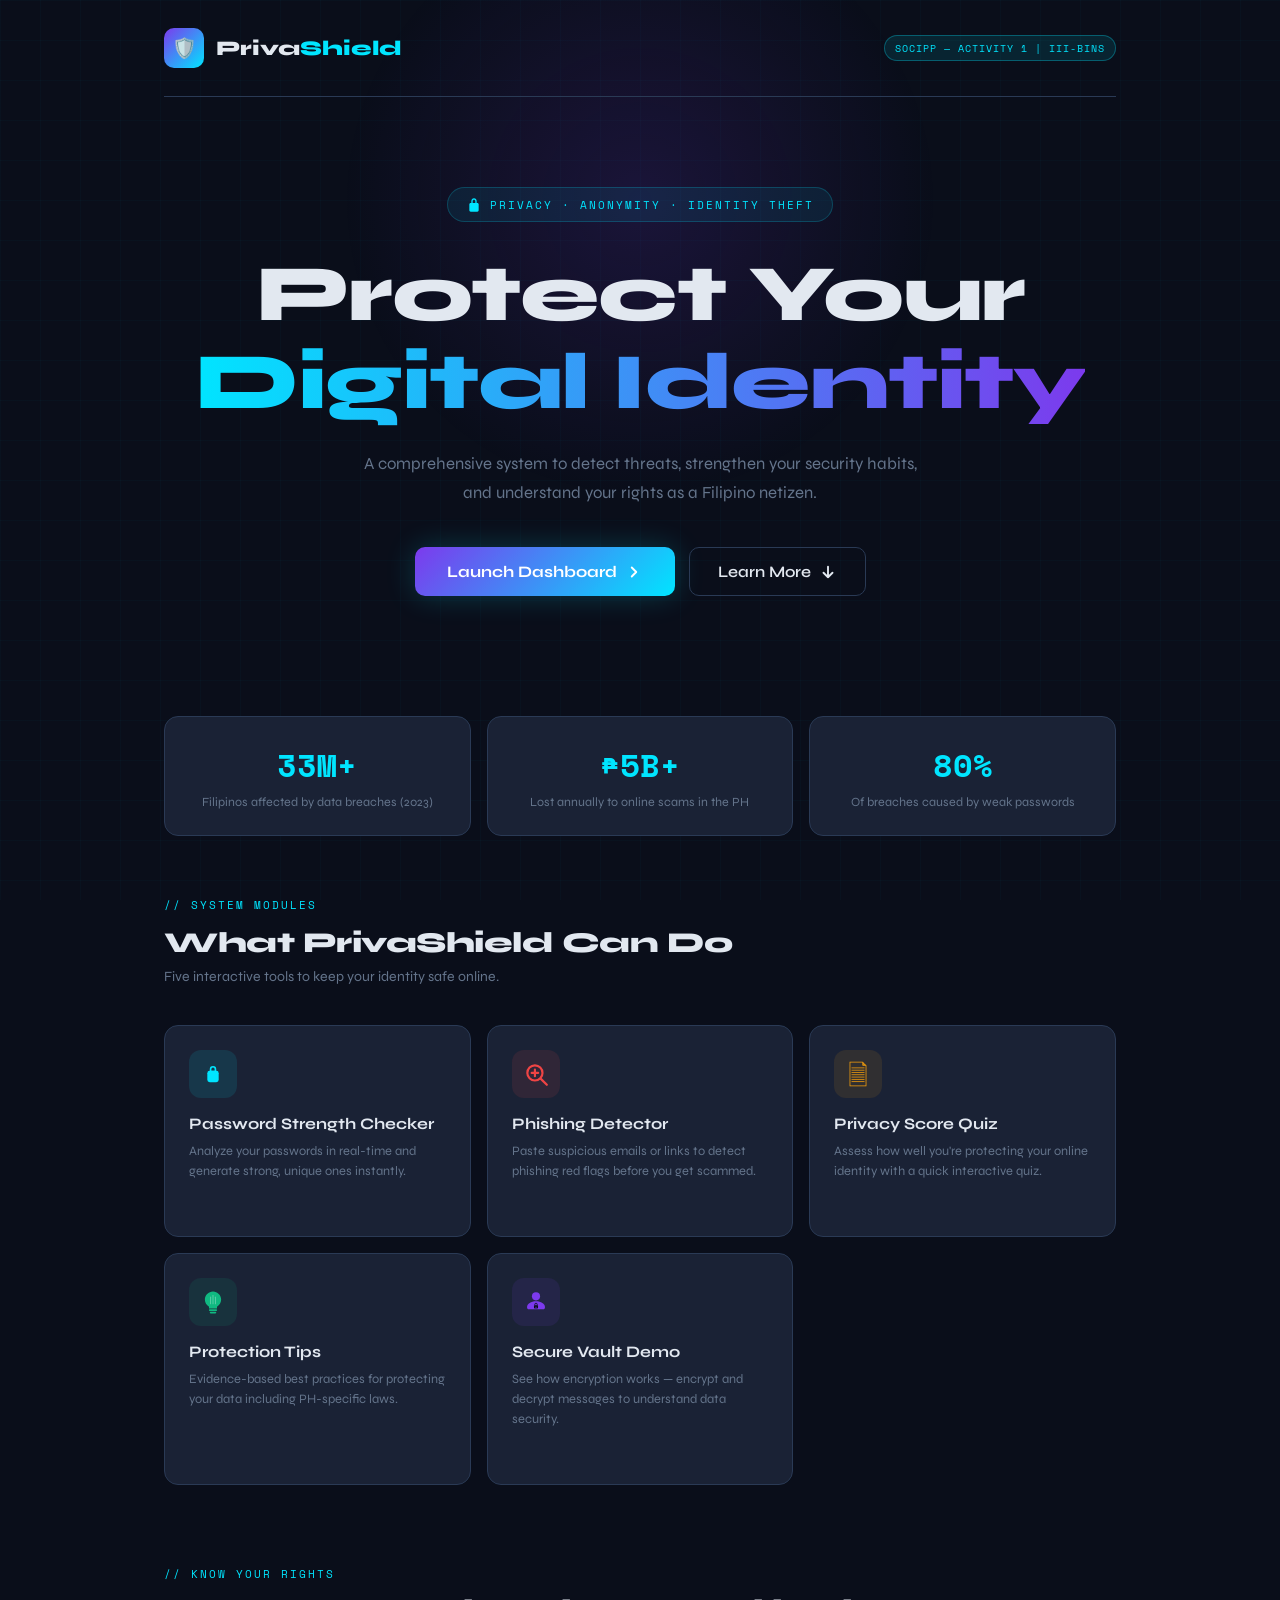
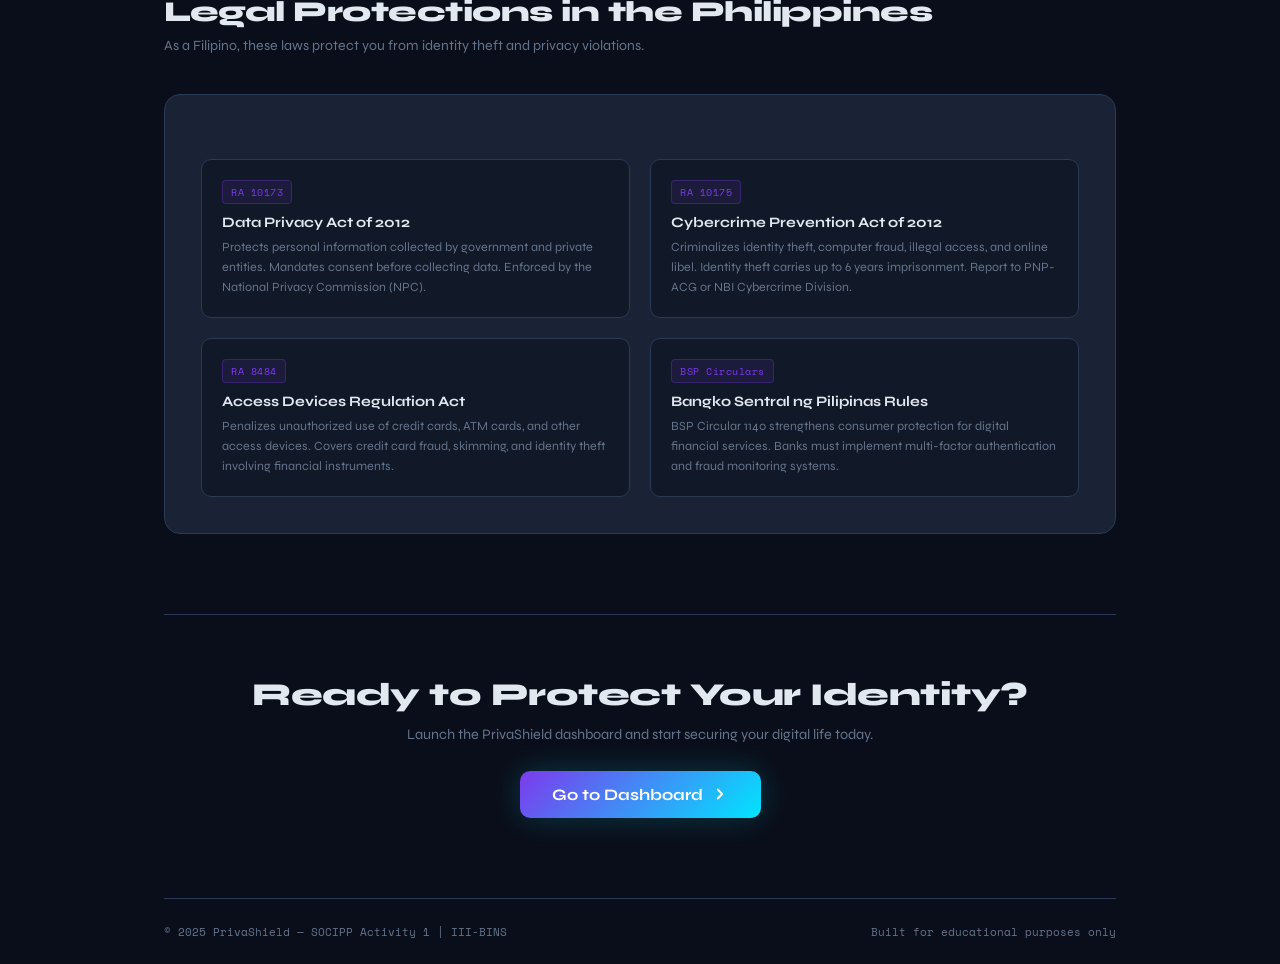
==== SOCPHI/Socphi/HTML/index.html @ 9ce19954 "Kenjie" ====
<!DOCTYPE html>
<html lang="en">
<head>
  <meta charset="UTF-8" />
  <meta name="viewport" content="width=device-width, initial-scale=1.0" />
  <title>PrivaShield — Privacy & Identity Protection</title>
  <link rel="stylesheet" href="../Frontend/style.css" />
  <link rel="stylesheet" href="../Frontend/index.css" />
</head>
<body>

  <div class="orb"></div>

  <div class="wrap">

    <!-- ==================== NAVBAR ==================== -->
    <nav class="navbar">
      <div class="logo">
        <div class="logo-icon">🛡️</div>
        <div class="logo-text">Priva<span>Shield</span></div>
      </div>
      <span class="badge">SOCIPP — ACTIVITY 1 | III-BINS</span>
    </nav>

    <!-- ==================== HERO ==================== -->
    <section class="hero">
      <div class="hero-tag">
        <svg class="hero-icon" viewBox="0 0 24 24" fill="none">
          <path d="M12 2C9.79 2 8 3.79 8 6V9H7C5.9 9 5 9.9 5 11V20C5 21.1 5.9 22 7 22H17C18.1 22 19 21.1 19 20V11C19 9.9 18.1 9 17 9H16V6C16 3.79 14.21 2 12 2ZM10 6C10 4.9 10.9 4 12 4C13.1 4 14 4.9 14 6V9H10V6Z" fill="currentColor"/>
        </svg>
        PRIVACY · ANONYMITY · IDENTITY THEFT
      </div>
      <h1>Protect Your<br><em>Digital Identity</em></h1>
      <p>A comprehensive system to detect threats, strengthen your security habits, and understand your rights as a Filipino netizen.</p>
      <div class="hero-btns">
        <a href="dashboard.html" class="btn-primary">
          Launch Dashboard
          <svg width="18" height="18" viewBox="0 0 24 24" fill="none">
            <path d="M9 18L15 12L9 6" stroke="currentColor" stroke-width="2.5" stroke-linecap="round" stroke-linejoin="round"/>
          </svg>
        </a>
        <a href="#features" class="btn-ghost">
          Learn More
          <svg width="18" height="18" viewBox="0 0 24 24" fill="none">
            <path d="M12 5V19M12 19L6 13M12 19L18 13" stroke="currentColor" stroke-width="2.5" stroke-linecap="round" stroke-linejoin="round"/>
          </svg>
        </a>
      </div>
    </section>

    <!-- ==================== STATS ==================== -->
    <div class="stats">
      <div class="stat">
        <div class="stat-num">33M+</div>
        <div class="stat-label">Filipinos affected by data breaches (2023)</div>
      </div>
      <div class="stat">
        <div class="stat-num">₱5B+</div>
        <div class="stat-label">Lost annually to online scams in the PH</div>
      </div>
      <div class="stat">
        <div class="stat-num">80%</div>
        <div class="stat-label">Of breaches caused by weak passwords</div>
      </div>
    </div>

    <!-- ==================== FEATURES ==================== -->
    <section id="features">
      <div class="section-label">// SYSTEM MODULES</div>
      <div class="section-title">What PrivaShield Can Do</div>
      <div class="section-sub">Five interactive tools to keep your identity safe online.</div>

      <div class="features">
        <div class="feature">
          <div class="feature-icon" style="background:rgba(0,229,255,0.1);">
            <svg viewBox="0 0 32 32" xmlns="http://www.w3.org/2000/svg" class="lock-svg">
              <g>
                <path d="M19,14H13a1,1,0,0,1-1-1V10a4,4,0,0,1,8,0v3A1,1,0,0,1,19,14Zm-5-2h4V10a2,2,0,0,0-4,0Z"/>
                <rect x="9" y="12" width="14" height="14" rx="3" ry="3"/>
                <path d="M18,18a2,2,0,1,0-3,1.72V21a1,1,0,0,0,2,0V19.72A2,2,0,0,0,18,18Z"/>
              </g>
            </svg>
          </div>
          <h3>Password Strength Checker</h3>
          <p>Analyze your passwords in real-time and generate strong, unique ones instantly.</p>
          <a href="dashboard.html" class="feature-link">Open tool →</a>
        </div>
        <div class="feature">
          <div class="feature-icon" style="background:rgba(239,68,68,0.1);">
            <svg viewBox="0 0 24 24" xmlns="http://www.w3.org/2000/svg" class="feature-svg" style="fill:none;stroke:#ef4444;stroke-width:2;stroke-linecap:round;stroke-linejoin:round;">
              <circle cx="11" cy="11" r="7"/>
              <line x1="16.5" y1="16.5" x2="22" y2="22"/>
              <line x1="11" y1="8" x2="11" y2="14"/>
              <line x1="8" y1="11" x2="14" y2="11"/>
            </svg>
          </div>
          <h3>Phishing Detector</h3>
          <p>Paste suspicious emails or links to detect phishing red flags before you get scammed.</p>
          <a href="dashboard.html" class="feature-link">Open tool →</a>
        </div>
        <div class="feature">
          <div class="feature-icon" style="background:rgba(245,158,11,0.1);">
            <svg class="feature-svg" data-name="Layer 1" viewBox="0 0 272 272" xmlns="http://www.w3.org/2000/svg">
              <rect height="8" width="136" x="68" y="68" fill="#f59e0b"/>
              <rect height="8" width="136" x="68" y="92" fill="#f59e0b"/>
              <rect height="8" width="136" x="68" y="116" fill="#f59e0b"/>
              <rect height="8" width="136" x="68" y="140" fill="#f59e0b"/>
              <rect height="8" width="136" x="68" y="164" fill="#f59e0b"/>
              <rect height="8" width="136" x="68" y="188" fill="#f59e0b"/>
              <rect height="8" width="136" x="68" y="212" fill="#f59e0b"/>
              <path fill="#f59e0b" d="M216,40H192V16l-8-8H48V264H224V48Zm0,216H56V16H184V48h32Z"/>
              <path fill="#f59e0b" d="M184,8V48h40Zm8,32V27.31L204.69,40Z"/>
            </svg>
          </div>
          <h3>Privacy Score Quiz</h3>
          <p>Assess how well you're protecting your online identity with a quick interactive quiz.</p>
          <a href="dashboard.html" class="feature-link">Open tool →</a>
        </div>
        <div class="feature">
          <div class="feature-icon" style="background:rgba(16,185,129,0.1);">
            <svg class="feature-svg" viewBox="0 0 64 64" xmlns="http://www.w3.org/2000/svg">
              <!-- Bulb glow top -->
              <path fill="#10b981" d="M32,6C21,6,12,15,12,26c0,7.5,4.1,14,10.2,17.6V48h19.6V43.6C47.9,40,52,33.5,52,26C52,15,43,6,32,6z"/>
              <!-- Base segments -->
              <rect fill="#10b981" x="22" y="50" width="20" height="4" rx="2"/>
              <rect fill="#10b981" x="24" y="56" width="16" height="4" rx="2"/>
              <!-- Inner shine lines -->
              <line x1="26" y1="20" x2="26" y2="36" stroke="#ffffff" stroke-width="2.5" stroke-linecap="round" opacity="0.3"/>
              <line x1="32" y1="16" x2="32" y2="36" stroke="#ffffff" stroke-width="2.5" stroke-linecap="round" opacity="0.3"/>
              <line x1="38" y1="20" x2="38" y2="36" stroke="#ffffff" stroke-width="2.5" stroke-linecap="round" opacity="0.3"/>
            </svg>
          </div>
          <h3>Protection Tips</h3>
          <p>Evidence-based best practices for protecting your data including PH-specific laws.</p>
          <a href="dashboard.html" class="feature-link">Open tool →</a>
        </div>
        <div class="feature">
          <div class="feature-icon" style="background:rgba(124,58,237,0.1);">
            <svg class="feature-svg" viewBox="0 0 64 64" xmlns="http://www.w3.org/2000/svg">
              <!-- User head -->
              <circle cx="32" cy="18" r="10" fill="#7c3aed"/>
              <!-- Shield body -->
              <path fill="#7c3aed" d="M32,30C20,30,10,36,10,44v2c0,2,2,4,4,4h36c2,0,4-2,4-4v-2C54,36,44,30,32,30z"/>
              <!-- Lock icon overlay -->
              <rect x="27" y="40" width="10" height="8" rx="2" fill="#0a0e1a"/>
              <path d="M29,40v-2a3,3,0,0,1,6,0v2" fill="none" stroke="#0a0e1a" stroke-width="2" stroke-linecap="round"/>
              <circle cx="32" cy="44" r="1.2" fill="#7c3aed"/>
              <line x1="32" y1="45.2" x2="32" y2="47" stroke="#7c3aed" stroke-width="1.5" stroke-linecap="round"/>
            </svg>
          </div>
          <h3>Secure Vault Demo</h3>
          <p>See how encryption works — encrypt and decrypt messages to understand data security.</p>
          <a href="dashboard.html" class="feature-link">Open tool →</a>
        </div>
      </div>
    </section>

    <!-- ==================== PH LAWS ==================== -->
    <section>
      <div class="section-label">// KNOW YOUR RIGHTS</div>
      <div class="section-title">Legal Protections in the Philippines</div>
      <div class="section-sub">As a Filipino, these laws protect you from identity theft and privacy violations.</div>

      <div class="law-section">
        <div class="law-grid">
          <div class="law-card">
            <div class="law-tag">RA 10173</div>
            <h4>Data Privacy Act of 2012</h4>
            <p>Protects personal information collected by government and private entities. Mandates consent before collecting data. Enforced by the National Privacy Commission (NPC).</p>
          </div>
          <div class="law-card">
            <div class="law-tag">RA 10175</div>
            <h4>Cybercrime Prevention Act of 2012</h4>
            <p>Criminalizes identity theft, computer fraud, illegal access, and online libel. Identity theft carries up to 6 years imprisonment. Report to PNP-ACG or NBI Cybercrime Division.</p>
          </div>
          <div class="law-card">
            <div class="law-tag">RA 8484</div>
            <h4>Access Devices Regulation Act</h4>
            <p>Penalizes unauthorized use of credit cards, ATM cards, and other access devices. Covers credit card fraud, skimming, and identity theft involving financial instruments.</p>
          </div>
          <div class="law-card">
            <div class="law-tag">BSP Circulars</div>
            <h4>Bangko Sentral ng Pilipinas Rules</h4>
            <p>BSP Circular 1140 strengthens consumer protection for digital financial services. Banks must implement multi-factor authentication and fraud monitoring systems.</p>
          </div>
        </div>
      </div>
    </section>

    <!-- ==================== CTA ==================== -->
    <section class="cta">
      <h2>Ready to Protect Your Identity?</h2>
      <p>Launch the PrivaShield dashboard and start securing your digital life today.</p>
      <a href="dashboard.html" class="btn-primary">
        Go to Dashboard
        <svg width="18" height="18" viewBox="0 0 24 24" fill="none">
          <path d="M9 18L15 12L9 6" stroke="currentColor" stroke-width="2.5" stroke-linecap="round" stroke-linejoin="round"/>
        </svg>
      </a>
    </section>

    <!-- ==================== FOOTER ==================== -->
    <footer>
      <p>© 2025 PrivaShield — SOCIPP Activity 1 | III-BINS</p>
      <p>Built for educational purposes only</p>
    </footer>

  </div><!-- /wrap -->

  <!-- Toast -->
  <div class="alert-bar" id="alertBar"></div>

  <script src="../Backend/utils.js"></script>

</body>
</html>
---- SOCPHI/Socphi/Frontend/style.css ----
/* ============================================================
   PrivaShield — Global Stylesheet
   SOCIPP Activity 1 | III-BINS
   ============================================================ */

@import url('https://fonts.googleapis.com/css2?family=Space+Mono:wght@400;700&family=Syne:wght@400;600;800&display=swap');

/* ======================== VARIABLES ======================== */
:root {
  --bg:       #0a0e1a;
  --surface:  #111827;
  --card:     #1a2235;
  --border:   #2a3a55;
  --accent:   #00e5ff;
  --accent3:  #7c3aed;
  --text:     #e2e8f0;
  --muted:    #64748b;
  --success:  #10b981;
  --warning:  #f59e0b;
  --danger:   #ef4444;
}

/* ======================== RESET ======================== */
*, *::before, *::after {
  box-sizing: border-box;
  margin: 0;
  padding: 0;
}

body {
  background: var(--bg);
  color: var(--text);
  font-family: 'Syne', sans-serif;
  min-height: 100vh;
  overflow-x: hidden;
}

/* Grid background */
body::before {
  content: '';
  position: fixed;
  inset: 0;
  background-image:
    linear-gradient(rgba(0,229,255,0.025) 1px, transparent 1px),
    linear-gradient(90deg, rgba(0,229,255,0.025) 1px, transparent 1px);
  background-size: 40px 40px;
  pointer-events: none;
  z-index: 0;
}

/* ======================== TYPOGRAPHY ======================== */
h1, h2, h3, h4 { font-family: 'Syne', sans-serif; }

label {
  font-family: 'Space Mono', monospace;
  font-size: 0.75rem;
  color: var(--muted);
  display: block;
  margin-bottom: 6px;
}

a { text-decoration: none; }

/* ======================== LAYOUT ======================== */
.wrap {
  max-width: 1000px;
  margin: 0 auto;
  padding: 0 24px;
  position: relative;
  z-index: 1;
}

.grid2 {
  display: grid;
  grid-template-columns: 1fr 1fr;
  gap: 18px;
}

/* ======================== COMPONENTS ======================== */

/* --- Cards --- */
.card {
  background: var(--card);
  border: 1px solid var(--border);
  border-radius: 14px;
  padding: 24px;
  margin-bottom: 18px;
}

.card-title {
  font-size: 0.95rem;
  font-weight: 700;
  margin-bottom: 16px;
  display: flex;
  align-items: center;
  gap: 8px;
}

/* --- Buttons --- */
.btn {
  background: linear-gradient(135deg, var(--accent3), var(--accent));
  border: none;
  border-radius: 8px;
  color: #fff;
  font-family: 'Syne', sans-serif;
  font-size: 0.88rem;
  font-weight: 700;
  padding: 11px 20px;
  cursor: pointer;
  transition: opacity 0.2s, transform 0.1s;
  display: inline-flex;
  align-items: center;
  gap: 6px;
}

.btn:hover    { opacity: 0.9; }
.btn:active   { transform: scale(0.97); }

.btn-sm       { padding: 8px 16px; font-size: 0.8rem; }

.btn-outline  {
  background: transparent;
  border: 1px solid var(--accent);
  color: var(--accent);
}

.btn-ghost {
  background: transparent;
  border: 1px solid var(--border);
  border-radius: 10px;
  color: var(--text);
  font-family: 'Syne', sans-serif;
  font-size: 1rem;
  font-weight: 600;
  padding: 14px 28px;
  cursor: pointer;
  transition: border-color 0.2s, color 0.2s;
  display: inline-flex;
  align-items: center;
  gap: 8px;
}

.btn-ghost:hover { border-color: var(--accent); color: var(--accent); }

/* --- Inputs --- */
input[type="text"],
input[type="password"],
input[type="email"],
textarea,
select {
  width: 100%;
  background: var(--surface);
  border: 1px solid var(--border);
  border-radius: 8px;
  color: var(--text);
  font-family: 'Space Mono', monospace;
  font-size: 0.88rem;
  padding: 11px 14px;
  outline: none;
  transition: border-color 0.2s;
}

input:focus, textarea:focus { border-color: var(--accent); }

.input-group { margin-bottom: 14px; }

.pw-input-wrap { position: relative; }

.toggle-vis {
  position: absolute;
  right: 10px;
  top: 50%;
  transform: translateY(-50%);
  background: none;
  border: none;
  color: var(--muted);
  cursor: pointer;
  font-size: 16px;
}

/* --- Tags / Badges --- */
.badge {
  background: rgba(0,229,255,0.1);
  border: 1px solid rgba(0,229,255,0.3);
  color: var(--accent);
  font-family: 'Space Mono', monospace;
  font-size: 0.65rem;
  padding: 4px 10px;
  border-radius: 20px;
  letter-spacing: 1px;
}

.tag-danger {
  font-family: 'Space Mono', monospace;
  font-size: 0.68rem;
  background: rgba(239,68,68,0.1);
  border: 1px solid rgba(239,68,68,0.3);
  color: var(--danger);
  padding: 3px 8px;
  border-radius: 4px;
}

/* --- Divider --- */
.divider { height: 1px; background: var(--border); margin: 18px 0; }

/* --- Info rows --- */
.info-row {
  display: flex;
  align-items: flex-start;
  gap: 10px;
  padding: 10px 0;
  border-bottom: 1px solid var(--border);
  font-size: 0.82rem;
}
.info-row:last-child { border-bottom: none; }
.info-row .icon     { font-size: 1.1rem; flex-shrink: 0; margin-top: 1px; }
.info-row strong    { display: block; margin-bottom: 2px; }
.info-row p         { color: var(--muted); font-size: 0.76rem; line-height: 1.5; }

/* --- Status dot --- */
.status-dot {
  display: inline-block;
  width: 8px;
  height: 8px;
  border-radius: 50%;
  background: var(--success);
  margin-right: 6px;
  animation: blink 2s infinite;
}

/* ======================== TOAST ======================== */
.alert-bar {
  display: none;
  position: fixed;
  bottom: 24px;
  left: 50%;
  transform: translateX(-50%);
  background: var(--accent3);
  color: white;
  padding: 11px 22px;
  border-radius: 10px;
  font-family: 'Space Mono', monospace;
  font-size: 0.78rem;
  z-index: 9999;
  white-space: nowrap;
  animation: slideUp 0.3s ease;
}

/* ======================== RISK RESULTS ======================== */
.risk-result {
  display: none;
  margin-top: 14px;
  padding: 14px;
  border-radius: 10px;
  font-family: 'Space Mono', monospace;
  font-size: 0.76rem;
  line-height: 1.7;
}

.risk-safe   { background: rgba(16,185,129,0.08); border: 1px solid rgba(16,185,129,0.25); color: var(--success); }
.risk-warn   { background: rgba(245,158,11,0.08);  border: 1px solid rgba(245,158,11,0.25);  color: var(--warning); }
.risk-danger { background: rgba(239,68,68,0.08);   border: 1px solid rgba(239,68,68,0.25);   color: var(--danger); }

.risk-badge {
  font-size: 0.9rem;
  font-weight: 700;
  font-family: 'Syne', sans-serif;
  margin-bottom: 6px;
  display: flex;
  align-items: center;
  gap: 6px;
}

/* ======================== ANIMATIONS ======================== */
@keyframes fadeIn    { from { opacity:0; transform:translateY(8px);  } to { opacity:1; transform:translateY(0); } }
@keyframes fadeDown  { from { opacity:0; transform:translateY(-16px); } to { opacity:1; transform:translateY(0); } }
@keyframes slideUp   { from { opacity:0; transform:translateX(-50%) translateY(20px); } to { opacity:1; transform:translateX(-50%) translateY(0); } }
@keyframes blink     { 0%,100%{opacity:1} 50%{opacity:0.3} }
@keyframes pulse     { 0%,100%{opacity:.7;transform:translateX(-50%) scale(1);} 50%{opacity:1;transform:translateX(-50%) scale(1.1);} }

/* ======================== RESPONSIVE ======================== */
@media(max-width: 700px) {
  .grid2 { grid-template-columns: 1fr; }
}
---- SOCPHI/Socphi/Frontend/index.css ----
/* ============================================================
   PrivaShield — index.css
   Styles specific to the Landing Page (index.html)
   ============================================================ */

/* ======================== ORB ======================== */
.orb {
  position: fixed;
  width: 600px;
  height: 600px;
  border-radius: 50%;
  background: radial-gradient(circle, rgba(124,58,237,0.15) 0%, transparent 70%);
  top: -100px;
  left: 50%;
  transform: translateX(-50%);
  pointer-events: none;
  z-index: 0;
  animation: pulse 6s ease-in-out infinite;
}

/* ======================== NAVBAR ======================== */
.navbar {
  display: flex;
  align-items: center;
  justify-content: space-between;
  padding: 28px 0;
  border-bottom: 1px solid var(--border);
  position: relative;
  z-index: 1;
}

.logo {
  display: flex;
  align-items: center;
  gap: 12px;
}

.logo-icon {
  width: 40px;
  height: 40px;
  background: linear-gradient(135deg, var(--accent3), var(--accent));
  border-radius: 10px;
  display: flex;
  align-items: center;
  justify-content: center;
  font-size: 20px;
}

.logo-text         { font-size: 1.3rem; font-weight: 800; }
.logo-text span    { color: var(--accent); }

/* ======================== HERO ======================== */
.hero {
  text-align: center;
  padding: 90px 0 60px;
  position: relative;
  z-index: 1;
  display: flex;
  flex-direction: column;
  align-items: center;
}

.hero-tag {
  display: inline-flex;
  align-items: center;
  gap: 8px;
  font-family: 'Space Mono', monospace;
  font-size: 0.7rem;
  letter-spacing: 2px;
  color: var(--accent);
  background: rgba(0,229,255,0.08);
  border: 1px solid rgba(0,229,255,0.2);
  padding: 8px 18px;
  border-radius: 20px;
  margin-bottom: 28px;
  animation: fadeDown 0.5s ease;
}

.hero-icon {
  width: 16px;
  height: 16px;
  color: var(--accent);
  flex-shrink: 0;
}

.hero h1 {
  font-size: clamp(2.8rem, 7vw, 5rem);
  font-weight: 800;
  line-height: 1.1;
  letter-spacing: -1.5px;
  margin-bottom: 24px;
  animation: fadeDown 0.6s ease 0.1s both;
}

.hero h1 em {
  font-style: normal;
  background: linear-gradient(90deg, var(--accent), var(--accent3));
  -webkit-background-clip: text;
  -webkit-text-fill-color: transparent;
  background-clip: text;
}

.hero p {
  font-size: 1.05rem;
  color: var(--muted);
  max-width: 560px;
  margin: 0 auto 40px;
  line-height: 1.7;
  animation: fadeDown 0.6s ease 0.2s both;
}

.hero-btns {
  display: flex;
  gap: 14px;
  justify-content: center;
  flex-wrap: wrap;
  animation: fadeDown 0.6s ease 0.3s both;
}

.btn-primary {
  background: linear-gradient(135deg, var(--accent3), var(--accent));
  border: none;
  border-radius: 10px;
  color: #fff;
  font-family: 'Syne', sans-serif;
  font-size: 1rem;
  font-weight: 700;
  padding: 14px 32px;
  cursor: pointer;
  display: inline-flex;
  align-items: center;
  gap: 8px;
  transition: opacity 0.2s, transform 0.15s;
  box-shadow: 0 0 30px rgba(0,229,255,0.2);
}

.btn-primary:hover { opacity: 0.9; transform: translateY(-2px); }

.btn-primary svg,
.btn-ghost svg {
  flex-shrink: 0;
  transition: transform 0.2s;
}

.btn-primary:hover svg {
  transform: translateX(3px);
}

.btn-ghost:hover svg {
  transform: translateY(3px);
}

/* ======================== STATS ======================== */
.stats {
  display: grid;
  grid-template-columns: repeat(3, 1fr);
  gap: 16px;
  margin: 60px 0;
  position: relative;
  z-index: 1;
  animation: fadeDown 0.6s ease 0.4s both;
}

.stat {
  background: var(--card);
  border: 1px solid var(--border);
  border-radius: 14px;
  padding: 24px;
  text-align: center;
  transition: border-color 0.2s, transform 0.2s;
}

.stat:hover { border-color: var(--accent); transform: translateY(-3px); }

.stat-num {
  font-size: 2rem;
  font-weight: 800;
  color: var(--accent);
  font-family: 'Space Mono', monospace;
  margin-bottom: 4px;
}

.stat-label { font-size: 0.78rem; color: var(--muted); line-height: 1.4; }

/* ======================== SECTION LABELS ======================== */
.section-label {
  font-family: 'Space Mono', monospace;
  font-size: 0.7rem;
  color: var(--accent);
  letter-spacing: 2px;
  margin-bottom: 12px;
  position: relative;
  z-index: 1;
}

.section-title {
  font-size: 1.8rem;
  font-weight: 800;
  margin-bottom: 8px;
  letter-spacing: -0.5px;
  position: relative;
  z-index: 1;
}

.section-sub {
  color: var(--muted);
  font-size: 0.88rem;
  margin-bottom: 40px;
  position: relative;
  z-index: 1;
}

/* ======================== FEATURES ======================== */
.features {
  display: grid;
  grid-template-columns: repeat(auto-fill, minmax(280px, 1fr));
  gap: 16px;
  margin-bottom: 80px;
  position: relative;
  z-index: 1;
}

.feature {
  background: var(--card);
  border: 1px solid var(--border);
  border-radius: 14px;
  padding: 24px;
  transition: border-color 0.2s, transform 0.2s;
  position: relative;
  overflow: hidden;
}

.feature::before {
  content: '';
  position: absolute;
  top: 0; left: 0; right: 0;
  height: 2px;
  background: linear-gradient(90deg, var(--accent3), var(--accent));
  opacity: 0;
  transition: opacity 0.2s;
}

.feature:hover::before               { opacity: 1; }
.feature:hover                        { border-color: rgba(0,229,255,0.3); transform: translateY(-3px); }

.feature-icon {
  width: 48px;
  height: 48px;
  border-radius: 12px;
  display: flex;
  align-items: center;
  justify-content: center;
  font-size: 22px;
  margin-bottom: 16px;
}

.lock-svg {
  width: 26px;
  height: 26px;
  fill: var(--accent);
}

.feature-svg {
  width: 26px;
  height: 26px;
}

.feature h3  { font-size: 1rem; font-weight: 700; margin-bottom: 8px; }
.feature p   { font-size: 0.8rem; color: var(--muted); line-height: 1.6; }

.feature-link {
  display: inline-flex;
  align-items: center;
  gap: 4px;
  font-size: 0.78rem;
  color: var(--accent);
  text-decoration: none;
  margin-top: 14px;
  font-weight: 600;
  opacity: 0;
  transition: opacity 0.2s;
}

.feature:hover .feature-link { opacity: 1; }

/* ======================== PH LAW SECTION ======================== */
.law-section {
  background: var(--card);
  border: 1px solid var(--border);
  border-radius: 16px;
  padding: 36px;
  margin-bottom: 80px;
  position: relative;
  z-index: 1;
}

.law-grid {
  display: grid;
  grid-template-columns: 1fr 1fr;
  gap: 20px;
  margin-top: 28px;
}

.law-card {
  background: var(--surface);
  border: 1px solid var(--border);
  border-radius: 10px;
  padding: 20px;
}

.law-tag {
  font-family: 'Space Mono', monospace;
  font-size: 0.65rem;
  color: var(--accent3);
  background: rgba(124,58,237,0.1);
  border: 1px solid rgba(124,58,237,0.3);
  padding: 3px 8px;
  border-radius: 4px;
  display: inline-block;
  margin-bottom: 10px;
  letter-spacing: 0.5px;
}

.law-card h4 { font-size: 0.9rem; font-weight: 700; margin-bottom: 6px; }
.law-card p  { font-size: 0.78rem; color: var(--muted); line-height: 1.6; }

/* ======================== CTA ======================== */
.cta {
  text-align: center;
  padding: 60px 0 80px;
  border-top: 1px solid var(--border);
  position: relative;
  z-index: 1;
}

.cta h2  { font-size: 2rem; font-weight: 800; margin-bottom: 12px; letter-spacing: -0.5px; }
.cta p   { color: var(--muted); margin-bottom: 28px; font-size: 0.9rem; }

/* ======================== FOOTER ======================== */
footer {
  border-top: 1px solid var(--border);
  padding: 24px 0;
  display: flex;
  justify-content: space-between;
  align-items: center;
  flex-wrap: wrap;
  gap: 10px;
  position: relative;
  z-index: 1;
}

footer p { font-family: 'Space Mono', monospace; font-size: 0.7rem; color: var(--muted); }

/* ======================== RESPONSIVE ======================== */
@media(max-width: 640px) {
  .stats    { grid-template-columns: 1fr; }
  .law-grid { grid-template-columns: 1fr; }
  .hero h1  { font-size: 2.2rem; }
}
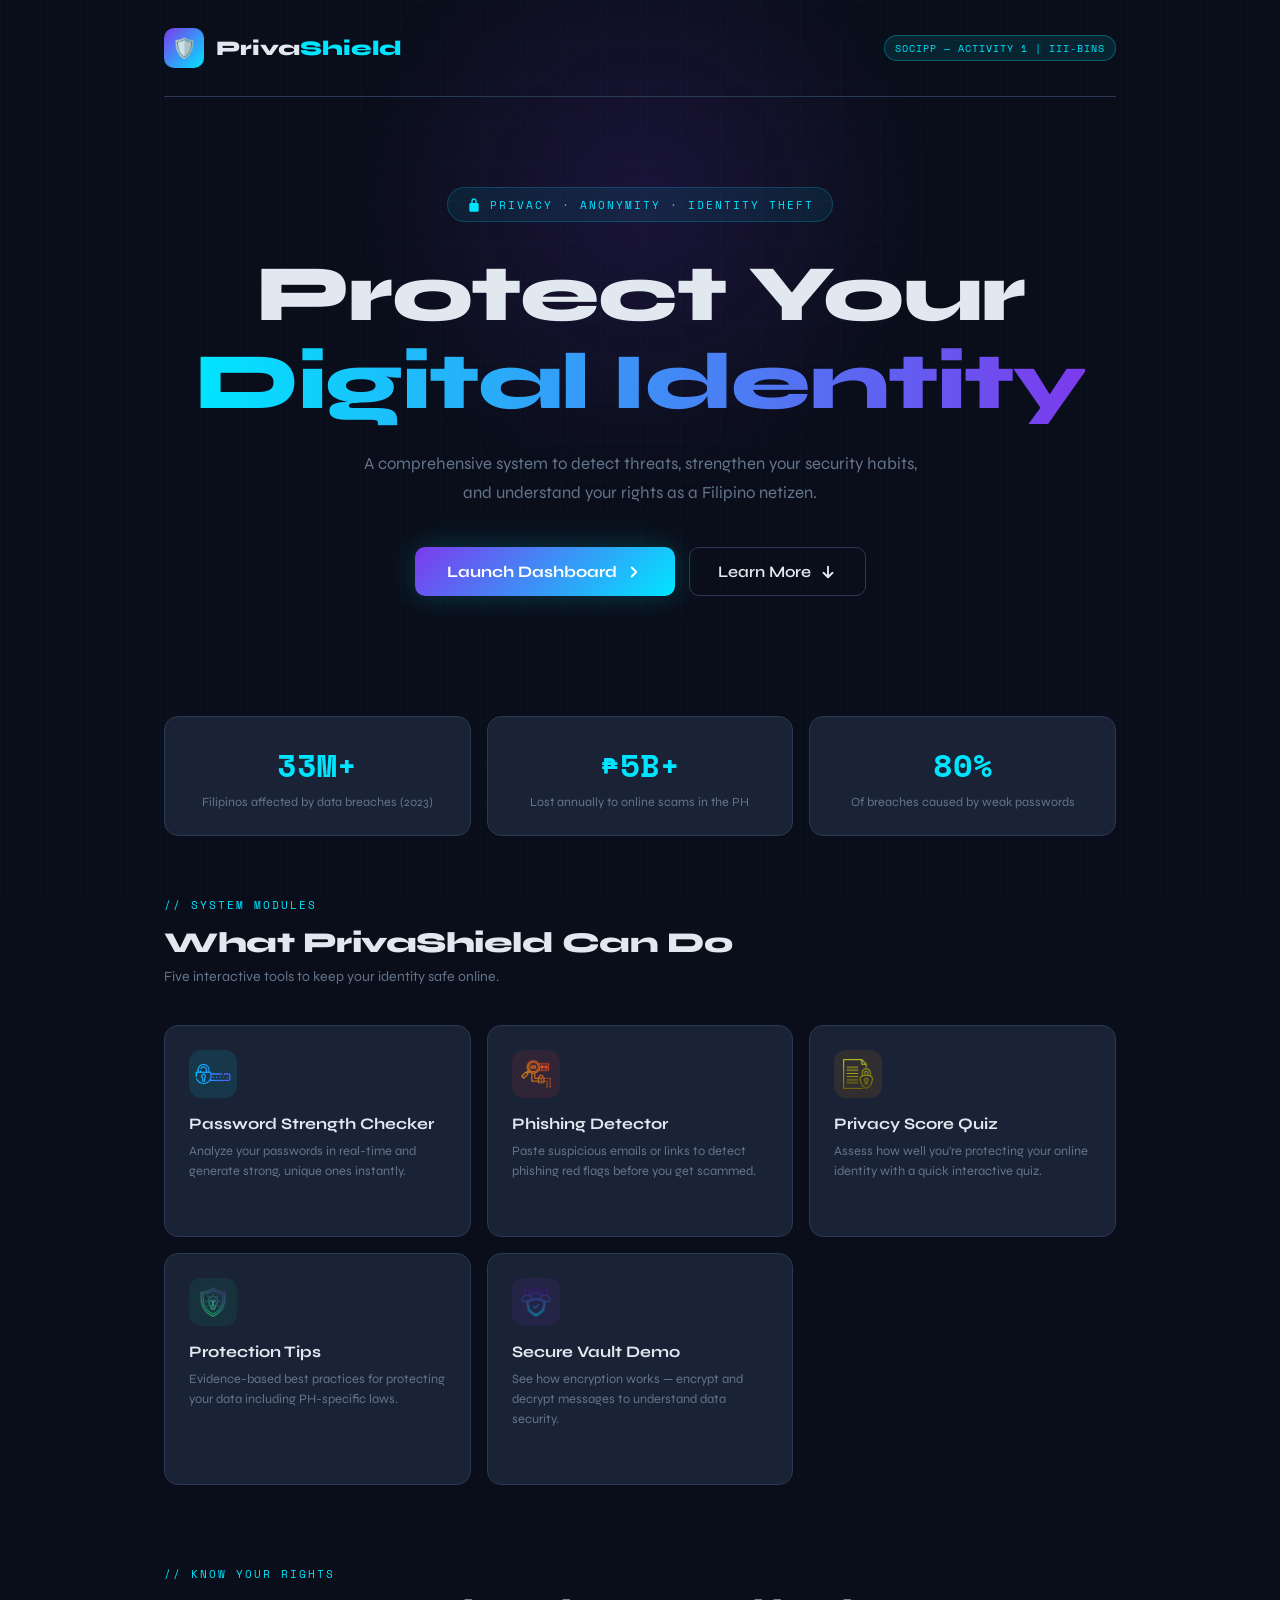
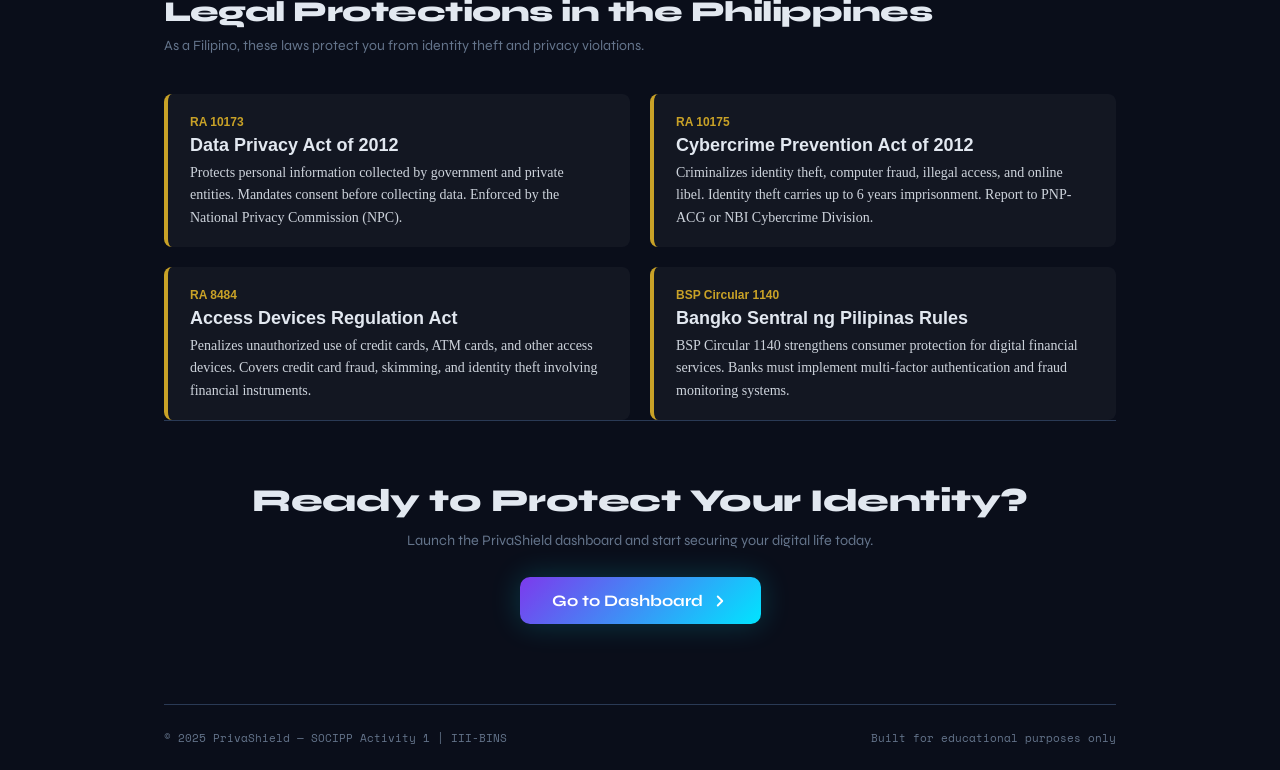
==== commit 61e66574: "updated system" ====
--- a/SOCPHI/Socphi/HTML/index.html
+++ b/SOCPHI/Socphi/HTML/index.html
@@ -71,122 +71,120 @@
       <div class="section-sub">Five interactive tools to keep your identity safe online.</div>
 
       <div class="features">
+
+        <!-- Password -->
         <div class="feature">
           <div class="feature-icon" style="background:rgba(0,229,255,0.1);">
-            <svg viewBox="0 0 32 32" xmlns="http://www.w3.org/2000/svg" class="lock-svg">
-              <g>
-                <path d="M19,14H13a1,1,0,0,1-1-1V10a4,4,0,0,1,8,0v3A1,1,0,0,1,19,14Zm-5-2h4V10a2,2,0,0,0-4,0Z"/>
-                <rect x="9" y="12" width="14" height="14" rx="3" ry="3"/>
-                <path d="M18,18a2,2,0,1,0-3,1.72V21a1,1,0,0,0,2,0V19.72A2,2,0,0,0,18,18Z"/>
-              </g>
-            </svg>
-          </div>
+  <img src="../images/icons/password.png" width="40">
+</div>
           <h3>Password Strength Checker</h3>
           <p>Analyze your passwords in real-time and generate strong, unique ones instantly.</p>
           <a href="dashboard.html" class="feature-link">Open tool →</a>
         </div>
-        <div class="feature">
-          <div class="feature-icon" style="background:rgba(239,68,68,0.1);">
-            <svg viewBox="0 0 24 24" xmlns="http://www.w3.org/2000/svg" class="feature-svg" style="fill:none;stroke:#ef4444;stroke-width:2;stroke-linecap:round;stroke-linejoin:round;">
-              <circle cx="11" cy="11" r="7"/>
-              <line x1="16.5" y1="16.5" x2="22" y2="22"/>
-              <line x1="11" y1="8" x2="11" y2="14"/>
-              <line x1="8" y1="11" x2="14" y2="11"/>
-            </svg>
-          </div>
+
+        <!-- Phishing -->
+        <div class="feature">
+        <div class="feature-icon" style="background:rgba(239,68,68,0.1);">
+  <img src="../images/icons/pishing.png" width="30">
+</div>
           <h3>Phishing Detector</h3>
           <p>Paste suspicious emails or links to detect phishing red flags before you get scammed.</p>
           <a href="dashboard.html" class="feature-link">Open tool →</a>
         </div>
+
+        <!-- Privacy -->
         <div class="feature">
           <div class="feature-icon" style="background:rgba(245,158,11,0.1);">
-            <svg class="feature-svg" data-name="Layer 1" viewBox="0 0 272 272" xmlns="http://www.w3.org/2000/svg">
-              <rect height="8" width="136" x="68" y="68" fill="#f59e0b"/>
-              <rect height="8" width="136" x="68" y="92" fill="#f59e0b"/>
-              <rect height="8" width="136" x="68" y="116" fill="#f59e0b"/>
-              <rect height="8" width="136" x="68" y="140" fill="#f59e0b"/>
-              <rect height="8" width="136" x="68" y="164" fill="#f59e0b"/>
-              <rect height="8" width="136" x="68" y="188" fill="#f59e0b"/>
-              <rect height="8" width="136" x="68" y="212" fill="#f59e0b"/>
-              <path fill="#f59e0b" d="M216,40H192V16l-8-8H48V264H224V48Zm0,216H56V16H184V48h32Z"/>
-              <path fill="#f59e0b" d="M184,8V48h40Zm8,32V27.31L204.69,40Z"/>
-            </svg>
-          </div>
+  <img src="../images/icons/privacy.png" width="30">
+</div>
           <h3>Privacy Score Quiz</h3>
           <p>Assess how well you're protecting your online identity with a quick interactive quiz.</p>
           <a href="dashboard.html" class="feature-link">Open tool →</a>
         </div>
+
+        <!-- Protection -->
         <div class="feature">
           <div class="feature-icon" style="background:rgba(16,185,129,0.1);">
-            <svg class="feature-svg" viewBox="0 0 64 64" xmlns="http://www.w3.org/2000/svg">
-              <!-- Bulb glow top -->
-              <path fill="#10b981" d="M32,6C21,6,12,15,12,26c0,7.5,4.1,14,10.2,17.6V48h19.6V43.6C47.9,40,52,33.5,52,26C52,15,43,6,32,6z"/>
-              <!-- Base segments -->
-              <rect fill="#10b981" x="22" y="50" width="20" height="4" rx="2"/>
-              <rect fill="#10b981" x="24" y="56" width="16" height="4" rx="2"/>
-              <!-- Inner shine lines -->
-              <line x1="26" y1="20" x2="26" y2="36" stroke="#ffffff" stroke-width="2.5" stroke-linecap="round" opacity="0.3"/>
-              <line x1="32" y1="16" x2="32" y2="36" stroke="#ffffff" stroke-width="2.5" stroke-linecap="round" opacity="0.3"/>
-              <line x1="38" y1="20" x2="38" y2="36" stroke="#ffffff" stroke-width="2.5" stroke-linecap="round" opacity="0.3"/>
-            </svg>
-          </div>
+  <img src="../images/icons/protection.png" width="30">
+</div>
           <h3>Protection Tips</h3>
           <p>Evidence-based best practices for protecting your data including PH-specific laws.</p>
-          <a href="dashboard.html" class="feature-link">Open tool →</a>
-        </div>
-        <div class="feature">
-          <div class="feature-icon" style="background:rgba(124,58,237,0.1);">
-            <svg class="feature-svg" viewBox="0 0 64 64" xmlns="http://www.w3.org/2000/svg">
-              <!-- User head -->
-              <circle cx="32" cy="18" r="10" fill="#7c3aed"/>
-              <!-- Shield body -->
-              <path fill="#7c3aed" d="M32,30C20,30,10,36,10,44v2c0,2,2,4,4,4h36c2,0,4-2,4-4v-2C54,36,44,30,32,30z"/>
-              <!-- Lock icon overlay -->
-              <rect x="27" y="40" width="10" height="8" rx="2" fill="#0a0e1a"/>
-              <path d="M29,40v-2a3,3,0,0,1,6,0v2" fill="none" stroke="#0a0e1a" stroke-width="2" stroke-linecap="round"/>
-              <circle cx="32" cy="44" r="1.2" fill="#7c3aed"/>
-              <line x1="32" y1="45.2" x2="32" y2="47" stroke="#7c3aed" stroke-width="1.5" stroke-linecap="round"/>
-            </svg>
-          </div>
+          <a href="dashboard.html" class="feature-link">
+            
+            Open tool →</a>
+        </div>
+
+        <!-- Secure -->
+        <div class="feature">
+         <div class="feature-icon" style="background:rgba(124,58,237,0.1);">
+  <img src="../images/icons/secure.png" width="30">
+</div>
           <h3>Secure Vault Demo</h3>
           <p>See how encryption works — encrypt and decrypt messages to understand data security.</p>
           <a href="dashboard.html" class="feature-link">Open tool →</a>
         </div>
+
       </div>
     </section>
 
-    <!-- ==================== PH LAWS ==================== -->
-    <section>
-      <div class="section-label">// KNOW YOUR RIGHTS</div>
-      <div class="section-title">Legal Protections in the Philippines</div>
-      <div class="section-sub">As a Filipino, these laws protect you from identity theft and privacy violations.</div>
-
-      <div class="law-section">
-        <div class="law-grid">
-          <div class="law-card">
-            <div class="law-tag">RA 10173</div>
-            <h4>Data Privacy Act of 2012</h4>
-            <p>Protects personal information collected by government and private entities. Mandates consent before collecting data. Enforced by the National Privacy Commission (NPC).</p>
-          </div>
-          <div class="law-card">
-            <div class="law-tag">RA 10175</div>
-            <h4>Cybercrime Prevention Act of 2012</h4>
-            <p>Criminalizes identity theft, computer fraud, illegal access, and online libel. Identity theft carries up to 6 years imprisonment. Report to PNP-ACG or NBI Cybercrime Division.</p>
-          </div>
-          <div class="law-card">
-            <div class="law-tag">RA 8484</div>
-            <h4>Access Devices Regulation Act</h4>
-            <p>Penalizes unauthorized use of credit cards, ATM cards, and other access devices. Covers credit card fraud, skimming, and identity theft involving financial instruments.</p>
-          </div>
-          <div class="law-card">
-            <div class="law-tag">BSP Circulars</div>
-            <h4>Bangko Sentral ng Pilipinas Rules</h4>
-            <p>BSP Circular 1140 strengthens consumer protection for digital financial services. Banks must implement multi-factor authentication and fraud monitoring systems.</p>
-          </div>
-        </div>
-      </div>
-    </section>
-
+  <!-- ==================== PH LAWS ==================== -->
+<section>
+
+  <div class="section-label">// KNOW YOUR RIGHTS</div>
+  <div class="section-title">Legal Protections in the Philippines</div>
+  <div class="section-sub">
+    As a Filipino, these laws protect you from identity theft and privacy violations.
+  </div>
+
+  <div class="law-section">
+    <div class="law-grid">
+
+      <!-- Data Privacy Act -->
+      <a href="https://www.officialgazette.gov.ph/2012/08/15/republic-act-no-10173/" target="_blank" class="law-card">
+        <div class="law-tag">RA 10173</div>
+        <h4>Data Privacy Act of 2012</h4>
+        <p>
+          Protects personal information collected by government and private entities.
+          Mandates consent before collecting data. Enforced by the National Privacy Commission (NPC).
+        </p>
+      </a>
+
+      <!-- Cybercrime Prevention Act -->
+      <a href="https://www.officialgazette.gov.ph/2012/09/12/republic-act-no-10175/" target="_blank" class="law-card">
+        <div class="law-tag">RA 10175</div>
+        <h4>Cybercrime Prevention Act of 2012</h4>
+        <p>
+          Criminalizes identity theft, computer fraud, illegal access, and online libel.
+          Identity theft carries up to 6 years imprisonment. Report to PNP-ACG or NBI Cybercrime Division.
+        </p>
+      </a>
+
+      <!-- Access Devices Regulation Act -->
+      <a href="https://lawphil.net/statutes/repacts/ra1998/ra_8484_1998.html" target="_blank" class="law-card">
+        <div class="law-tag">RA 8484</div>
+        <h4>Access Devices Regulation Act</h4>
+        <p>
+          Penalizes unauthorized use of credit cards, ATM cards, and other access devices.
+          Covers credit card fraud, skimming, and identity theft involving financial instruments.
+        </p>
+      </a>
+
+      <!-- BSP Rules -->
+      <a href="https://www.bsp.gov.ph/SitePages/Regulations/RegulationsList.aspx?TabId=1" target="_blank" class="law-card">
+        <div class="law-tag">BSP Circular 1140</div>
+        <h4>Bangko Sentral ng Pilipinas Rules</h4>
+        <p>
+          BSP Circular 1140 strengthens consumer protection for digital financial services.
+          Banks must implement multi-factor authentication and fraud monitoring systems.
+        </p>
+      </a>
+
+    </div>
+  </div>
+
+</section>
+
+</section>
     <!-- ==================== CTA ==================== -->
     <section class="cta">
       <h2>Ready to Protect Your Identity?</h2>
@@ -205,11 +203,9 @@
       <p>Built for educational purposes only</p>
     </footer>
 
-  </div><!-- /wrap -->
-
-  <!-- Toast -->
+  </div>
+
   <div class="alert-bar" id="alertBar"></div>
-
   <script src="../Backend/utils.js"></script>
 
 </body>
--- a/SOCPHI/Socphi/Frontend/style.css
+++ b/SOCPHI/Socphi/Frontend/style.css
@@ -113,12 +113,12 @@
   gap: 6px;
 }
 
-.btn:hover    { opacity: 0.9; }
-.btn:active   { transform: scale(0.97); }
-
-.btn-sm       { padding: 8px 16px; font-size: 0.8rem; }
-
-.btn-outline  {
+.btn:hover { opacity: 0.9; }
+.btn:active { transform: scale(0.97); }
+
+.btn-sm { padding: 8px 16px; font-size: 0.8rem; }
+
+.btn-outline {
   background: transparent;
   border: 1px solid var(--accent);
   color: var(--accent);
@@ -212,10 +212,18 @@
   border-bottom: 1px solid var(--border);
   font-size: 0.82rem;
 }
+
 .info-row:last-child { border-bottom: none; }
-.info-row .icon     { font-size: 1.1rem; flex-shrink: 0; margin-top: 1px; }
-.info-row strong    { display: block; margin-bottom: 2px; }
-.info-row p         { color: var(--muted); font-size: 0.76rem; line-height: 1.5; }
+
+.info-row .icon { font-size: 1.1rem; flex-shrink: 0; margin-top: 1px; }
+
+.info-row strong { display: block; margin-bottom: 2px; }
+
+.info-row p {
+  color: var(--muted);
+  font-size: 0.76rem;
+  line-height: 1.5;
+}
 
 /* --- Status dot --- */
 .status-dot {
@@ -257,28 +265,146 @@
   line-height: 1.7;
 }
 
-.risk-safe   { background: rgba(16,185,129,0.08); border: 1px solid rgba(16,185,129,0.25); color: var(--success); }
-.risk-warn   { background: rgba(245,158,11,0.08);  border: 1px solid rgba(245,158,11,0.25);  color: var(--warning); }
-.risk-danger { background: rgba(239,68,68,0.08);   border: 1px solid rgba(239,68,68,0.25);   color: var(--danger); }
-
-.risk-badge {
-  font-size: 0.9rem;
-  font-weight: 700;
-  font-family: 'Syne', sans-serif;
-  margin-bottom: 6px;
-  display: flex;
-  align-items: center;
-  gap: 6px;
+/* ================= PHISHING RISK METER ================= */
+
+.risk-meter{
+  margin-top:12px;
+}
+
+.risk-label{
+  font-size:12px;
+  color:var(--muted);
+  margin-bottom:6px;
+}
+
+.risk-bar{
+  width:100%;
+  height:8px;
+  background:rgba(255,255,255,0.05);
+  border-radius:20px;
+  overflow:hidden;
+}
+
+.risk-fill{
+  height:100%;
+  width:0%;
+  background:var(--accent);
+  transition:width .35s ease;
+}
+
+.risk-text{
+  margin-top:6px;
+  font-size:12px;
+  font-family:'Space Mono', monospace;
 }
 
 /* ======================== ANIMATIONS ======================== */
-@keyframes fadeIn    { from { opacity:0; transform:translateY(8px);  } to { opacity:1; transform:translateY(0); } }
-@keyframes fadeDown  { from { opacity:0; transform:translateY(-16px); } to { opacity:1; transform:translateY(0); } }
-@keyframes slideUp   { from { opacity:0; transform:translateX(-50%) translateY(20px); } to { opacity:1; transform:translateX(-50%) translateY(0); } }
-@keyframes blink     { 0%,100%{opacity:1} 50%{opacity:0.3} }
-@keyframes pulse     { 0%,100%{opacity:.7;transform:translateX(-50%) scale(1);} 50%{opacity:1;transform:translateX(-50%) scale(1.1);} }
+@keyframes fadeIn { from { opacity:0; transform:translateY(8px);} to { opacity:1; transform:translateY(0);} }
+
+@keyframes fadeDown { from { opacity:0; transform:translateY(-16px);} to { opacity:1; transform:translateY(0);} }
+
+@keyframes slideUp { from { opacity:0; transform:translateX(-50%) translateY(20px);} to { opacity:1; transform:translateX(-50%) translateY(0);} }
+
+@keyframes blink { 0%,100%{opacity:1} 50%{opacity:0.3} }
+
+@keyframes pulse { 0%,100%{opacity:.7;transform:translateX(-50%) scale(1);} 50%{opacity:1;transform:translateX(-50%) scale(1.1);} }
 
 /* ======================== RESPONSIVE ======================== */
 @media(max-width: 700px) {
   .grid2 { grid-template-columns: 1fr; }
+}
+
+
+/* ============================================================
+   PH LAWS SECTION — GOVERNMENT LEGAL STYLE
+   ============================================================ */
+
+
+.law-header{
+  display:flex;
+  align-items:center;
+  gap:10px;
+  margin-bottom:8px;
+}
+.law-section{
+  margin-top:30px;
+}
+
+.law-grid{
+  display:grid;
+  grid-template-columns:repeat(2,1fr);
+  gap:20px;
+  margin-top:25px;
+}
+
+/* Card */
+.law-card{
+  background:rgba(255,255,255,0.04);
+  padding:22px 24px;
+  border-radius:12px;
+  border-left:5px solid #c9a227;
+  text-decoration:none;
+  color:inherit;
+  position:relative;
+  transition:all .25s ease;
+}
+
+/* Hover */
+.law-card:hover{
+  transform:translateY(-5px);
+  background:rgba(255,255,255,0.07);
+  box-shadow:0 12px 22px rgba(0,0,0,0.35);
+}
+
+/* RA badge */
+.law-tag{
+  font-family:Arial, Helvetica, sans-serif;
+  font-size:12px;
+  font-weight:700;
+  color:#111;
+  border-radius:6px;
+  display:inline-block;
+  margin-bottom:12px;
+}
+
+/* Title */
+.law-card h4{
+  font-family:Arial, Helvetica, sans-serif;
+  font-size:20px;
+  font-weight:700;
+  margin-bottom:8px;
+  display:flex;
+  align-items:center;
+  gap:8px;
+}
+
+/* Description */
+.law-card p{
+  font-family:"Times New Roman", serif;
+  font-size:14px;
+  line-height:1.6;
+  opacity:.9;
+}
+
+/* Hover indicator */
+.law-card::after{
+  content:"↗ View Law";
+  position:absolute;
+  right:20px;
+  bottom:16px;
+  font-size:12px;
+  font-weight:600;
+  opacity:0;
+  transition:opacity .25s ease;
+}
+
+.law-card:hover::after{
+  opacity:1;
+}
+
+/* Responsive */
+@media(max-width:700px){
+  .law-grid{
+    grid-template-columns:1fr;
+  }
 }
--- a/SOCPHI/Socphi/Frontend/index.css
+++ b/SOCPHI/Socphi/Frontend/index.css
@@ -283,46 +283,55 @@
 
 .feature:hover .feature-link { opacity: 1; }
 
-/* ======================== PH LAW SECTION ======================== */
-.law-section {
-  background: var(--card);
-  border: 1px solid var(--border);
-  border-radius: 16px;
-  padding: 36px;
-  margin-bottom: 80px;
-  position: relative;
-  z-index: 1;
-}
-
-.law-grid {
-  display: grid;
-  grid-template-columns: 1fr 1fr;
-  gap: 20px;
-  margin-top: 28px;
-}
-
-.law-card {
-  background: var(--surface);
-  border: 1px solid var(--border);
-  border-radius: 10px;
-  padding: 20px;
-}
-
-.law-tag {
-  font-family: 'Space Mono', monospace;
-  font-size: 0.65rem;
-  color: var(--accent3);
-  background: rgba(124,58,237,0.1);
-  border: 1px solid rgba(124,58,237,0.3);
-  padding: 3px 8px;
-  border-radius: 4px;
-  display: inline-block;
-  margin-bottom: 10px;
-  letter-spacing: 0.5px;
-}
-
-.law-card h4 { font-size: 0.9rem; font-weight: 700; margin-bottom: 6px; }
-.law-card p  { font-size: 0.78rem; color: var(--muted); line-height: 1.6; }
+/* ===================================== */
+/* PH LAWS CLEAN 2x2 GRID STYLE          */
+/* ===================================== */
+
+.law-section{
+    font-family:"Times New Roman", Georgia, serif;
+}
+
+.law-grid{
+    display:grid;
+    grid-template-columns: repeat(2, 1fr); /* 2 columns */
+    gap:20px;
+    margin-top:25px;
+}
+
+.law-card{
+    font-family:"Times New Roman", Georgia, serif;
+    background:rgba(255,255,255,0.04);
+    padding:18px 22px;
+    border-radius:8px;
+    border-left:4px solid #c9a227;
+    transition:all .25s ease;
+    text-decoration:none;
+    color:inherit;
+}
+
+.law-card:hover{
+    transform:translateY(-3px);
+    background:rgba(255,255,255,0.06);
+}
+
+.law-card h4{
+    font-size:18px;
+    font-weight:bold;
+    margin-bottom:6px;
+}
+
+.law-card p{
+    font-size:14px;
+    line-height:1.6;
+}
+
+.law-tag{
+    font-size:12px;
+    font-weight:bold;
+    color:#c9a227;
+    margin-bottom:6px;
+    display:inline-block;
+}
 
 /* ======================== CTA ======================== */
 .cta {
